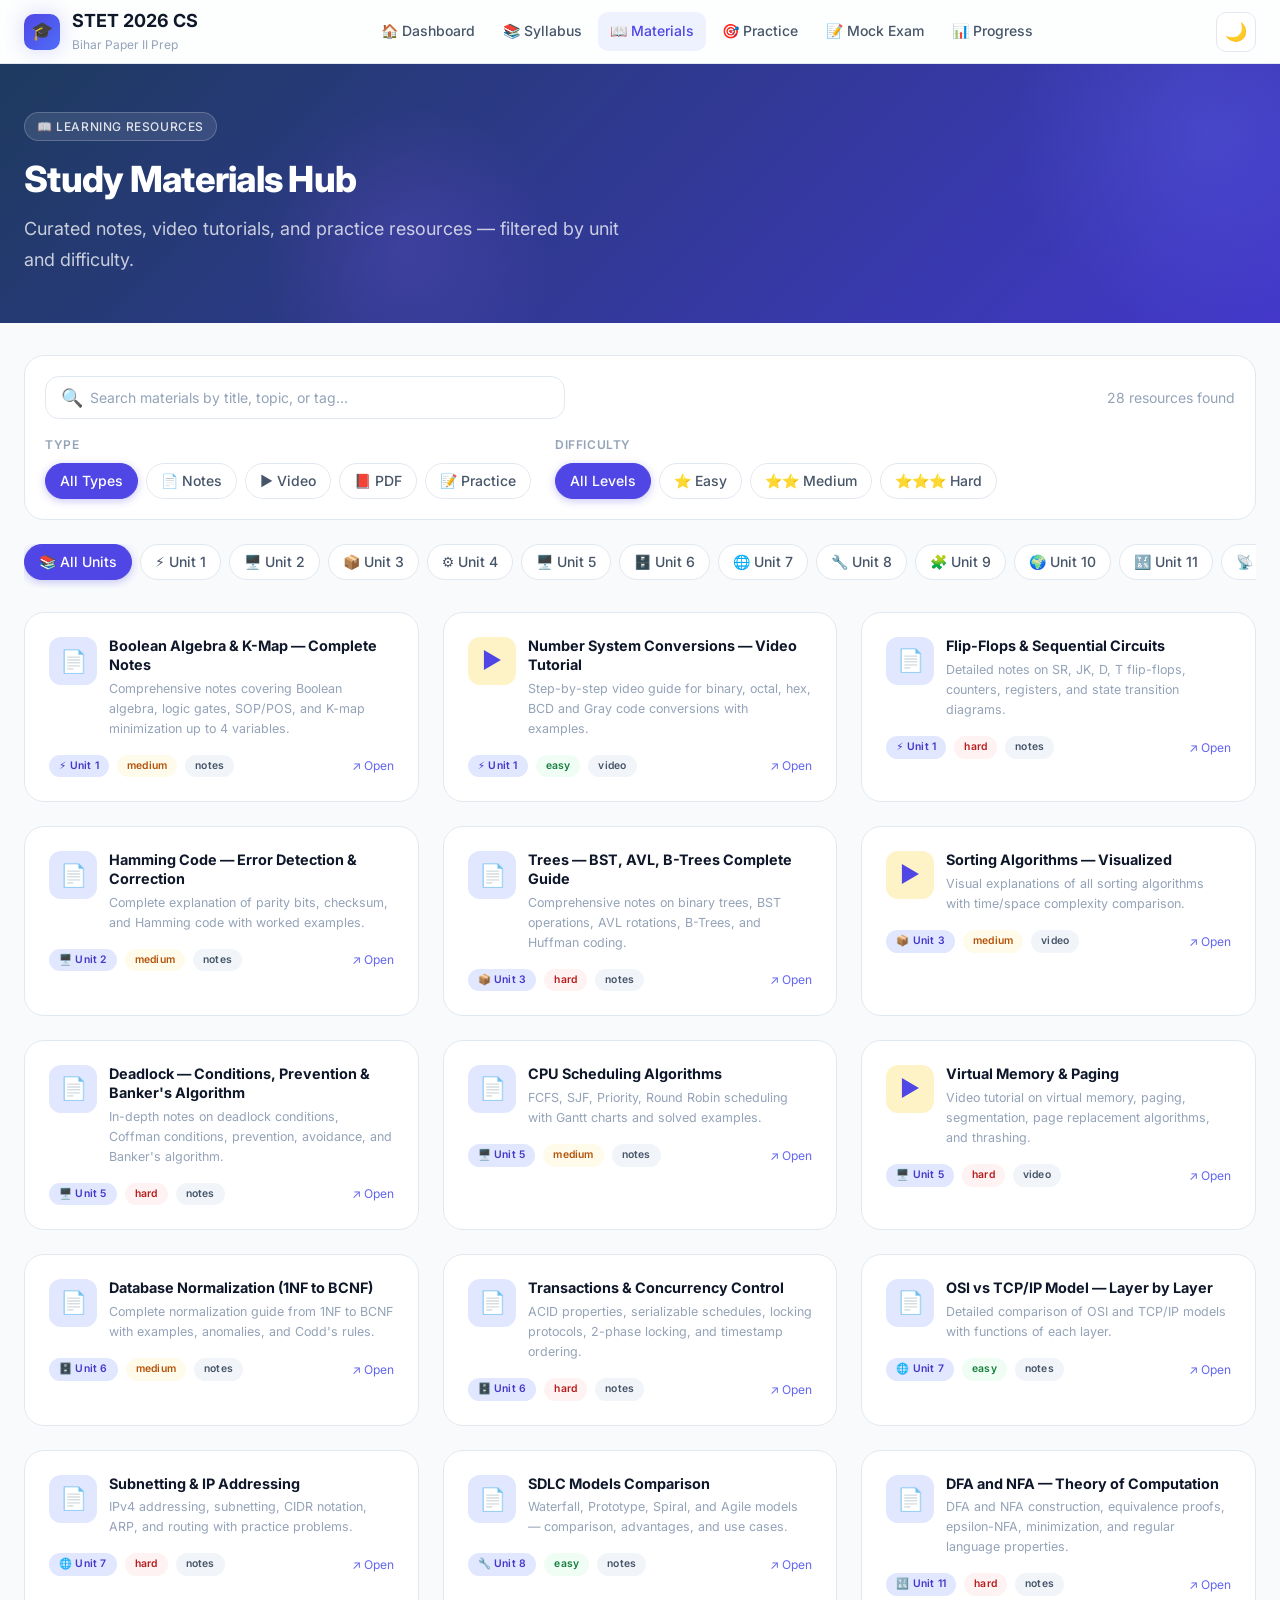
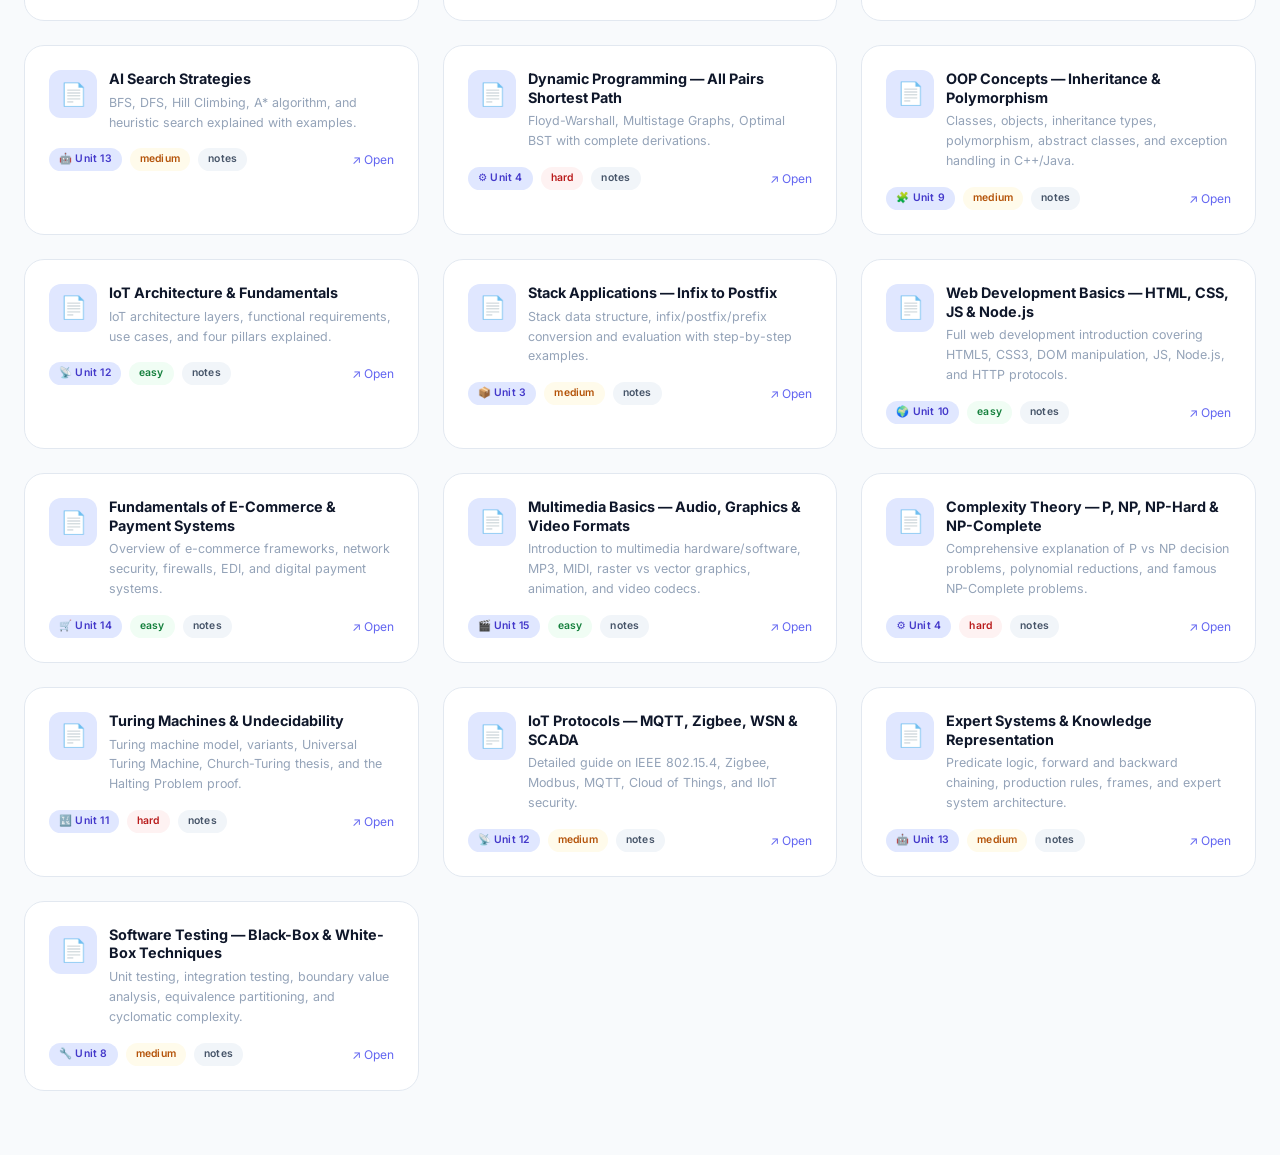
==== materials.html @ ebd26b09 "Initial commit: Bihar STET 2026 CS Paper II Exam Prep Web App" ====
<!DOCTYPE html>
<html lang="en">
<head>
  <meta charset="UTF-8">
  <meta name="viewport" content="width=device-width, initial-scale=1.0">
  <meta name="description" content="Bihar STET 2026 CS Paper II Study Materials — Notes, Videos, PDFs organized by unit and topic.">
  <title>Study Materials — Bihar STET 2026 CS Prep</title>
  <link rel="icon" href="data:image/svg+xml,<svg xmlns='http://www.w3.org/2000/svg' viewBox='0 0 100 100'><text y='.9em' font-size='90'>📖</text></svg>">
  <!-- Google Fonts: non-blocking via preconnect + link -->
  <link rel="preconnect" href="https://fonts.googleapis.com">
  <link rel="preconnect" href="https://fonts.gstatic.com" crossorigin>
  <link rel="stylesheet" href="https://fonts.googleapis.com/css2?family=Inter:wght@400;500;600;700;800;900&family=JetBrains+Mono:wght@400;500&display=swap">
  <link rel="stylesheet" href="css/styles.css">
  <link rel="stylesheet" href="css/components.css">

</head>
<body>

<nav class="navbar">
  <div class="navbar__inner">
    <a href="index.html" class="navbar__brand">
      <div class="navbar__logo">🎓</div>
      <div><span class="navbar__title">STET 2026 CS</span><span class="navbar__subtitle">Bihar Paper II Prep</span></div>
    </a>
    <nav class="navbar__nav">
      <a href="index.html" class="navbar__link">🏠 Dashboard</a>
      <a href="syllabus.html" class="navbar__link">📚 Syllabus</a>
      <a href="materials.html" class="navbar__link">📖 Materials</a>

      <a href="practice.html" class="navbar__link">🎯 Practice</a>
      <a href="mock-exam.html" class="navbar__link">📝 Mock Exam</a>
      <a href="progress.html" class="navbar__link">📊 Progress</a>
    </nav>
    <div class="navbar__actions">
      <button class="theme-toggle" id="theme-toggle"><span id="theme-icon">🌙</span></button>
      <button class="hamburger" id="hamburger" aria-label="Open menu">
        <span class="hamburger__line"></span><span class="hamburger__line"></span><span class="hamburger__line"></span>
      </button>
    </div>
  </div>
</nav>
<div class="mobile-nav" id="mobile-nav">
  <div class="mobile-nav__backdrop"></div>
  <div class="mobile-nav__panel">
    <a href="index.html" class="navbar__link">🏠 Dashboard</a>
    <a href="syllabus.html" class="navbar__link">📚 Syllabus</a>
    <a href="materials.html" class="navbar__link">📖 Materials</a>
    <a href="practice.html" class="navbar__link">🎯 Practice</a>
    <a href="mock-exam.html" class="navbar__link">📝 Mock Exam</a>
    <a href="progress.html" class="navbar__link">📊 Progress</a>
  </div>
</div>

<main class="page-wrapper">
  <div class="page-header">
    <div class="page-header__inner">
      <div class="page-header__tag">📖 Learning Resources</div>
      <h1 class="page-header__title">Study Materials Hub</h1>
      <p class="page-header__subtitle">Curated notes, video tutorials, and practice resources — filtered by unit and difficulty.</p>
    </div>
  </div>

  <div class="page-content">

    <!-- Filters -->
    <div class="card" style="margin-bottom:1.5rem;padding:1.25rem;">
      <div style="display:grid;grid-template-columns:1fr auto;gap:1rem;align-items:end;flex-wrap:wrap;margin-bottom:1rem;">
        <div class="search-box" style="max-width:520px;">
          <span class="search-box__icon">🔍</span>
          <input type="search" id="search-input" class="search-input" placeholder="Search materials by title, topic, or tag…" aria-label="Search materials">
        </div>
        <div id="result-count" style="font-size:0.875rem;color:var(--text-muted);white-space:nowrap;padding-bottom:0.625rem;">Loading…</div>
      </div>

      <div style="display:flex;flex-wrap:wrap;gap:1.5rem;">
        <div>
          <div style="font-size:0.75rem;font-weight:600;color:var(--text-muted);text-transform:uppercase;letter-spacing:0.05em;margin-bottom:0.5rem;">Type</div>
          <div class="chip-group" id="type-filters">
            <div class="chip active" data-type="">All Types</div>
            <div class="chip" data-type="notes">📄 Notes</div>
            <div class="chip" data-type="video">▶️ Video</div>
            <div class="chip" data-type="pdf">📕 PDF</div>
            <div class="chip" data-type="practice">📝 Practice</div>
          </div>
        </div>
        <div>
          <div style="font-size:0.75rem;font-weight:600;color:var(--text-muted);text-transform:uppercase;letter-spacing:0.05em;margin-bottom:0.5rem;">Difficulty</div>
          <div class="chip-group" id="diff-filters">
            <div class="chip active" data-diff="">All Levels</div>
            <div class="chip" data-diff="easy">⭐ Easy</div>
            <div class="chip" data-diff="medium">⭐⭐ Medium</div>
            <div class="chip" data-diff="hard">⭐⭐⭐ Hard</div>
          </div>
        </div>
      </div>
    </div>

    <!-- Unit Filter Chips -->
    <div style="margin-bottom:1.5rem;overflow-x:auto;padding-bottom:0.5rem;">
      <div class="chip-group" id="unit-filters" style="flex-wrap:nowrap;">
        <div class="chip active" data-unit="" style="white-space:nowrap;">📚 All Units</div>
      </div>
    </div>

    <!-- Materials Grid -->
    <div id="materials-grid" class="auto-grid">
      <div class="loading-overlay" style="grid-column:1/-1;">
        <div class="spinner"></div><span style="margin-top:0.5rem;">Loading materials…</span>
      </div>
    </div>

  </div>
</main>

<script type="module">
  import { initApp, fetchJSON, showToast } from './js/app.js';
  initApp();

  let allMaterials = [];
  let syllabusUnits = [];
  let activeType = '';
  let activeDiff = '';
  let activeUnit = '';
  let searchQuery = '';

  const typeIcons = { notes: '📄', video: '▶️', pdf: '📕', practice: '📝' };
  const typeBgs   = { notes: '#e0e7ff', video: '#fef3c7', pdf: '#fce7e7', practice: '#dcfce7' };
  const diffBadge = { easy: 'badge--success', medium: 'badge--warning', hard: 'badge--danger' };

  async function loadData() {
    try {
      const [mData, sData] = await Promise.all([
        fetchJSON('./data/materials.json'),
        fetchJSON('./data/syllabus.json'),
      ]);
      allMaterials  = mData.materials;
      syllabusUnits = sData.units;
      buildUnitChips();
      renderMaterials();
    } catch {
      document.getElementById('materials-grid').innerHTML = `
        <div class="empty-state" style="grid-column:1/-1;">
          <div class="empty-state__icon">⚠️</div>
          <div class="empty-state__title">Could not load materials</div>
          <p>Please run via a local server (e.g., <code>npx serve</code>).</p>
        </div>`;
    }
  }

  function buildUnitChips() {
    const container = document.getElementById('unit-filters');
    syllabusUnits.forEach(u => {
      const chip = document.createElement('div');
      chip.className = 'chip';
      chip.dataset.unit = u.id;
      chip.style.whiteSpace = 'nowrap';
      chip.innerHTML = `${u.icon} Unit ${u.number}`;
      chip.title = u.title;
      container.appendChild(chip);
    });
    container.querySelectorAll('.chip').forEach(c => {
      c.addEventListener('click', () => {
        container.querySelectorAll('.chip').forEach(x => x.classList.remove('active'));
        c.classList.add('active');
        activeUnit = c.dataset.unit;
        renderMaterials();
      });
    });
  }

  function filterMaterials() {
    return allMaterials.filter(m => {
      if (activeType && m.type !== activeType) return false;
      if (activeDiff && m.difficulty !== activeDiff) return false;
      if (activeUnit && m.unit !== activeUnit) return false;
      if (searchQuery) {
        const q = searchQuery.toLowerCase();
        return m.title.toLowerCase().includes(q) ||
               m.description.toLowerCase().includes(q) ||
               (m.tags || []).some(t => t.toLowerCase().includes(q));
      }
      return true;
    });
  }

  function renderMaterials() {
    const grid = document.getElementById('materials-grid');
    const items = filterMaterials();
    document.getElementById('result-count').textContent = `${items.length} resource${items.length !== 1 ? 's' : ''} found`;

    if (items.length === 0) {
      grid.innerHTML = `
        <div class="empty-state" style="grid-column:1/-1;">
          <div class="empty-state__icon">🔍</div>
          <div class="empty-state__title">No materials match</div>
          <p>Try adjusting your filters or search query.</p>
        </div>`;
      return;
    }

    grid.innerHTML = items.map(m => {
      const unit = syllabusUnits.find(u => u.id === m.unit);
      return `
        <a href="${m.url}" target="_blank" rel="noopener" class="card card--hover animate-fadeIn"
           style="text-decoration:none;display:flex;flex-direction:column;gap:1rem;" aria-label="${m.title}">
          <div style="display:flex;align-items:flex-start;gap:0.75rem;">
            <div style="width:48px;height:48px;border-radius:12px;background:${typeBgs[m.type]||'#e0e7ff'};display:flex;align-items:center;justify-content:center;font-size:22px;flex-shrink:0;">
              ${typeIcons[m.type] || '📄'}
            </div>
            <div style="flex:1;min-width:0;">
              <div style="font-size:0.9rem;font-weight:700;color:var(--text-primary);margin-bottom:4px;line-height:1.3;">${m.title}</div>
              <div style="font-size:0.78rem;color:var(--text-muted);">${m.description}</div>
            </div>
          </div>
          <div style="display:flex;align-items:center;gap:0.5rem;flex-wrap:wrap;">
            ${unit ? `<span class="badge badge--primary" style="font-size:0.65rem;">${unit.icon} Unit ${unit.number}</span>` : ''}
            <span class="badge ${diffBadge[m.difficulty]||'badge--gray'}" style="font-size:0.65rem;">${m.difficulty}</span>
            <span class="badge badge--gray" style="font-size:0.65rem;">${m.type}</span>
            <span style="margin-left:auto;font-size:0.75rem;color:var(--color-primary-500);">↗ Open</span>
          </div>
        </a>
      `;
    }).join('');
  }

  // Filter chips
  document.getElementById('type-filters').querySelectorAll('.chip').forEach(c => {
    c.addEventListener('click', () => {
      document.getElementById('type-filters').querySelectorAll('.chip').forEach(x => x.classList.remove('active'));
      c.classList.add('active');
      activeType = c.dataset.type;
      renderMaterials();
    });
  });

  document.getElementById('diff-filters').querySelectorAll('.chip').forEach(c => {
    c.addEventListener('click', () => {
      document.getElementById('diff-filters').querySelectorAll('.chip').forEach(x => x.classList.remove('active'));
      c.classList.add('active');
      activeDiff = c.dataset.diff;
      renderMaterials();
    });
  });

  // Search
  let searchTimer;
  document.getElementById('search-input').addEventListener('input', e => {
    clearTimeout(searchTimer);
    searchTimer = setTimeout(() => {
      searchQuery = e.target.value.trim();
      renderMaterials();
    }, 250);
  });

  loadData();
</script>
</body>
</html>
---- css/styles.css ----
/* ============================================================
   Bihar STET 2026 CS Prep — Design System (styles.css)
   Author: Antigravity
   ============================================================ */

/* ── Google Fonts ── */
/* Google Fonts loaded via <link> tags in each HTML page for non-blocking render */

/* ── CSS Custom Properties (Design Tokens) ── */
:root {
  /* Primary Palette */
  --color-primary-50:  #eef2ff;
  --color-primary-100: #e0e7ff;
  --color-primary-200: #c7d2fe;
  --color-primary-300: #a5b4fc;
  --color-primary-400: #818cf8;
  --color-primary-500: #6366f1;
  --color-primary-600: #4f46e5;
  --color-primary-700: #4338ca;
  --color-primary-800: #3730a3;
  --color-primary-900: #312e81;

  /* Navy (main brand) */
  --color-navy-900: #0f172a;
  --color-navy-800: #1e293b;
  --color-navy-700: #1e3a5f;
  --color-navy-600: #1d4ed8;

  /* Accent */
  --color-accent:   #4f6ef7;
  --color-accent-2: #818cf8;

  /* Semantic Colors */
  --color-success:  #22c55e;
  --color-success-bg: #f0fdf4;
  --color-warning:  #f59e0b;
  --color-warning-bg: #fffbeb;
  --color-danger:   #ef4444;
  --color-danger-bg: #fef2f2;
  --color-info:     #0ea5e9;

  /* Neutral Scale */
  --color-gray-50:  #f8fafc;
  --color-gray-100: #f1f5f9;
  --color-gray-200: #e2e8f0;
  --color-gray-300: #cbd5e1;
  --color-gray-400: #94a3b8;
  --color-gray-500: #64748b;
  --color-gray-600: #475569;
  --color-gray-700: #334155;
  --color-gray-800: #1e293b;
  --color-gray-900: #0f172a;

  /* Light Theme Surface Colors */
  --bg-base:        #f8fafc;
  --bg-surface:     #ffffff;
  --bg-surface-2:   #f1f5f9;
  --bg-elevated:    #ffffff;
  --bg-overlay:     rgba(0,0,0,0.5);

  /* Light Theme Text */
  --text-primary:   #0f172a;
  --text-secondary: #475569;
  --text-muted:     #94a3b8;
  --text-on-dark:   #ffffff;
  --text-accent:    #4f46e5;

  /* Borders */
  --border-color:   #e2e8f0;
  --border-color-2: #cbd5e1;

  /* Shadows */
  --shadow-sm:  0 1px 2px rgba(0,0,0,0.05);
  --shadow-md:  0 4px 6px -1px rgba(0,0,0,0.07), 0 2px 4px -2px rgba(0,0,0,0.05);
  --shadow-lg:  0 10px 15px -3px rgba(0,0,0,0.08), 0 4px 6px -4px rgba(0,0,0,0.05);
  --shadow-xl:  0 20px 25px -5px rgba(0,0,0,0.1), 0 8px 10px -6px rgba(0,0,0,0.06);
  --shadow-glow: 0 0 20px rgba(99,102,241,0.25);

  /* Glassmorphism */
  --glass-bg: rgba(255,255,255,0.7);
  --glass-border: rgba(255,255,255,0.8);
  --glass-blur: blur(12px);

  /* Typography */
  --font-sans: 'Inter', system-ui, -apple-system, sans-serif;
  --font-mono: 'JetBrains Mono', 'Courier New', monospace;

  --text-xs:   0.75rem;
  --text-sm:   0.875rem;
  --text-base: 1rem;
  --text-lg:   1.125rem;
  --text-xl:   1.25rem;
  --text-2xl:  1.5rem;
  --text-3xl:  1.875rem;
  --text-4xl:  2.25rem;
  --text-5xl:  3rem;

  --font-light:    300;
  --font-normal:   400;
  --font-medium:   500;
  --font-semibold: 600;
  --font-bold:     700;
  --font-extrabold:800;

  /* Spacing */
  --space-1:  0.25rem;
  --space-2:  0.5rem;
  --space-3:  0.75rem;
  --space-4:  1rem;
  --space-5:  1.25rem;
  --space-6:  1.5rem;
  --space-8:  2rem;
  --space-10: 2.5rem;
  --space-12: 3rem;
  --space-16: 4rem;
  --space-20: 5rem;

  /* Border Radius */
  --radius-sm:   6px;
  --radius-md:   10px;
  --radius-lg:   14px;
  --radius-xl:   20px;
  --radius-full: 9999px;

  /* Transitions */
  --transition-fast:   all 0.15s ease;
  --transition-base:   all 0.25s ease;
  --transition-slow:   all 0.4s ease;
  --transition-bounce: all 0.3s cubic-bezier(0.34,1.56,0.64,1);

  /* Nav */
  --nav-height: 64px;
  --sidebar-width: 280px;
}

/* ── Dark Theme ── */
[data-theme="dark"] {
  --bg-base:        #0f172a;
  --bg-surface:     #1e293b;
  --bg-surface-2:   #0f172a;
  --bg-elevated:    #293548;
  --bg-overlay:     rgba(0,0,0,0.7);

  --text-primary:   #f1f5f9;
  --text-secondary: #94a3b8;
  --text-muted:     #64748b;
  --text-accent:    #818cf8;

  --border-color:   #334155;
  --border-color-2: #475569;

  --shadow-md:  0 4px 6px -1px rgba(0,0,0,0.3);
  --shadow-lg:  0 10px 15px -3px rgba(0,0,0,0.4);

  --glass-bg: rgba(30,41,59,0.8);
  --glass-border: rgba(51,65,85,0.9);

  --color-success-bg: #052e16;
  --color-warning-bg: #431407;
  --color-danger-bg:  #1f0a0a;
}

/* ── Reset & Base ── */
*, *::before, *::after {
  box-sizing: border-box;
  margin: 0;
  padding: 0;
}

html {
  font-size: 16px;
  scroll-behavior: smooth;
  -webkit-text-size-adjust: 100%;
}

body {
  font-family: var(--font-sans);
  font-size: var(--text-base);
  font-weight: var(--font-normal);
  line-height: 1.6;
  color: var(--text-primary);
  background-color: var(--bg-base);
  transition: background-color 0.3s ease, color 0.3s ease;
  min-height: 100vh;
  overflow-x: hidden;
}

/* ── Typography ── */
h1, h2, h3, h4, h5, h6 {
  font-weight: var(--font-bold);
  line-height: 1.25;
  color: var(--text-primary);
  letter-spacing: -0.02em;
}

h1 { font-size: var(--text-4xl); }
h2 { font-size: var(--text-3xl); }
h3 { font-size: var(--text-2xl); }
h4 { font-size: var(--text-xl);  }
h5 { font-size: var(--text-lg);  }
h6 { font-size: var(--text-base);}

p { color: var(--text-secondary); line-height: 1.7; }

a {
  color: var(--text-accent);
  text-decoration: none;
  transition: var(--transition-fast);
}
a:hover { opacity: 0.8; text-decoration: underline; }

code, pre {
  font-family: var(--font-mono);
  font-size: 0.9em;
}

/* ── Layout Utilities ── */
.container {
  width: 100%;
  max-width: 1280px;
  margin: 0 auto;
  padding: 0 var(--space-6);
}

.container--narrow { max-width: 860px; }
.container--wide   { max-width: 1400px; }

.flex        { display: flex; }
.flex-col    { flex-direction: column; }
.flex-wrap   { flex-wrap: wrap; }
.items-center{ align-items: center; }
.items-start { align-items: flex-start; }
.justify-center  { justify-content: center; }
.justify-between { justify-content: space-between; }
.justify-end     { justify-content: flex-end; }
.gap-1  { gap: var(--space-1); }
.gap-2  { gap: var(--space-2); }
.gap-3  { gap: var(--space-3); }
.gap-4  { gap: var(--space-4); }
.gap-6  { gap: var(--space-6); }
.gap-8  { gap: var(--space-8); }

.grid { display: grid; }
.grid-2 { grid-template-columns: repeat(2, 1fr); }
.grid-3 { grid-template-columns: repeat(3, 1fr); }
.grid-4 { grid-template-columns: repeat(4, 1fr); }

/* ── Spacing Utilities ── */
.mt-1 { margin-top: var(--space-1); }
.mt-2 { margin-top: var(--space-2); }
.mt-4 { margin-top: var(--space-4); }
.mt-6 { margin-top: var(--space-6); }
.mt-8 { margin-top: var(--space-8); }
.mb-2 { margin-bottom: var(--space-2); }
.mb-4 { margin-bottom: var(--space-4); }
.mb-6 { margin-bottom: var(--space-6); }
.mb-8 { margin-bottom: var(--space-8); }
.p-4  { padding: var(--space-4); }
.p-6  { padding: var(--space-6); }
.p-8  { padding: var(--space-8); }

/* ── Text Utilities ── */
.text-xs       { font-size: var(--text-xs); }
.text-sm       { font-size: var(--text-sm); }
.text-base     { font-size: var(--text-base); }
.text-lg       { font-size: var(--text-lg); }
.text-xl       { font-size: var(--text-xl); }
.text-2xl      { font-size: var(--text-2xl); }
.font-medium   { font-weight: var(--font-medium); }
.font-semibold { font-weight: var(--font-semibold); }
.font-bold     { font-weight: var(--font-bold); }
.text-muted    { color: var(--text-muted); }
.text-secondary{ color: var(--text-secondary); }
.text-primary  { color: var(--text-primary); }
.text-accent   { color: var(--text-accent); }
.text-success  { color: var(--color-success); }
.text-warning  { color: var(--color-warning); }
.text-danger   { color: var(--color-danger); }
.text-center   { text-align: center; }
.text-right    { text-align: right; }

/* ── Navigation ── */
.navbar {
  position: fixed;
  top: 0;
  left: 0;
  right: 0;
  height: var(--nav-height);
  background: var(--glass-bg);
  backdrop-filter: var(--glass-blur);
  -webkit-backdrop-filter: var(--glass-blur);
  border-bottom: 1px solid var(--border-color);
  z-index: 1000;
  transition: var(--transition-base);
}

.navbar__inner {
  display: flex;
  align-items: center;
  justify-content: space-between;
  height: 100%;
  padding: 0 var(--space-6);
  max-width: 1400px;
  margin: 0 auto;
}

.navbar__brand {
  display: flex;
  align-items: center;
  gap: var(--space-3);
  text-decoration: none;
}

.navbar__logo {
  width: 36px;
  height: 36px;
  background: linear-gradient(135deg, var(--color-primary-600), var(--color-accent));
  border-radius: var(--radius-md);
  display: flex;
  align-items: center;
  justify-content: center;
  font-size: 18px;
  box-shadow: var(--shadow-glow);
}

.navbar__title {
  font-size: var(--text-lg);
  font-weight: var(--font-bold);
  color: var(--text-primary);
  line-height: 1.2;
}

.navbar__subtitle {
  font-size: var(--text-xs);
  color: var(--text-muted);
  display: block;
}

.navbar__nav {
  display: flex;
  align-items: center;
  gap: var(--space-1);
}

.navbar__link {
  display: flex;
  align-items: center;
  gap: var(--space-2);
  padding: var(--space-2) var(--space-3);
  border-radius: var(--radius-md);
  font-size: var(--text-sm);
  font-weight: var(--font-medium);
  color: var(--text-secondary);
  text-decoration: none;
  transition: var(--transition-fast);
  white-space: nowrap;
}

.navbar__link:hover {
  color: var(--text-primary);
  background: var(--bg-surface-2);
  text-decoration: none;
}

.navbar__link.active {
  color: var(--text-accent);
  background: var(--color-primary-50);
}

[data-theme="dark"] .navbar__link.active {
  background: rgba(99,102,241,0.15);
}

.navbar__actions {
  display: flex;
  align-items: center;
  gap: var(--space-3);
}

/* ── Page Layout ── */
.page-wrapper {
  padding-top: var(--nav-height);
  min-height: 100vh;
}

.page-header {
  background: linear-gradient(135deg, var(--color-navy-700) 0%, var(--color-primary-700) 100%);
  padding: var(--space-12) 0;
  position: relative;
  overflow: hidden;
}

.page-header::before {
  content: '';
  position: absolute;
  top: -50%;
  right: -10%;
  width: 400px;
  height: 400px;
  background: radial-gradient(circle, rgba(99,102,241,0.3) 0%, transparent 70%);
  pointer-events: none;
}

.page-header::after {
  content: '';
  position: absolute;
  bottom: -30%;
  left: 20%;
  width: 300px;
  height: 300px;
  background: radial-gradient(circle, rgba(139,92,246,0.2) 0%, transparent 70%);
  pointer-events: none;
}

.page-header__inner {
  position: relative;
  z-index: 1;
  padding: 0 var(--space-6);
  max-width: 1400px;
  margin: 0 auto;
}

.page-header__tag {
  display: inline-flex;
  align-items: center;
  gap: var(--space-2);
  background: rgba(255,255,255,0.1);
  border: 1px solid rgba(255,255,255,0.2);
  border-radius: var(--radius-full);
  padding: var(--space-1) var(--space-3);
  font-size: var(--text-xs);
  font-weight: var(--font-medium);
  color: rgba(255,255,255,0.85);
  margin-bottom: var(--space-4);
  text-transform: uppercase;
  letter-spacing: 0.05em;
}

.page-header__title {
  font-size: var(--text-4xl);
  font-weight: var(--font-extrabold);
  color: #ffffff;
  margin-bottom: var(--space-3);
}

.page-header__subtitle {
  font-size: var(--text-lg);
  color: rgba(255,255,255,0.75);
  font-weight: var(--font-normal);
  max-width: 600px;
}

.page-content {
  padding: var(--space-8) 0 var(--space-16);
  max-width: 1400px;
  margin: 0 auto;
  padding-left: var(--space-6);
  padding-right: var(--space-6);
}

/* ── Responsive Grid ── */
.auto-grid {
  display: grid;
  grid-template-columns: repeat(auto-fill, minmax(300px, 1fr));
  gap: var(--space-6);
}

.auto-grid--sm {
  grid-template-columns: repeat(auto-fill, minmax(220px, 1fr));
}

.auto-grid--lg {
  grid-template-columns: repeat(auto-fill, minmax(380px, 1fr));
}

/* ── Animations ── */
@keyframes fadeIn {
  from { opacity: 0; transform: translateY(12px); }
  to   { opacity: 1; transform: translateY(0); }
}

@keyframes slideIn {
  from { opacity: 0; transform: translateX(-20px); }
  to   { opacity: 1; transform: translateX(0); }
}

@keyframes pulseGlow {
  0%, 100% { box-shadow: 0 0 8px rgba(99,102,241,0.3); }
  50%       { box-shadow: 0 0 20px rgba(99,102,241,0.6); }
}

@keyframes spin {
  to { transform: rotate(360deg); }
}

@keyframes bounce {
  0%, 100% { transform: translateY(0); }
  50%       { transform: translateY(-6px); }
}

@keyframes shimmer {
  0%   { background-position: -200% 0; }
  100% { background-position: 200% 0; }
}

@keyframes progressFill {
  from { width: 0; }
}

@keyframes countUp {
  from { opacity: 0; transform: translateY(10px); }
  to   { opacity: 1; transform: translateY(0); }
}

.animate-fadeIn  { animation: fadeIn 0.4s ease both; }
.animate-slideIn { animation: slideIn 0.3s ease both; }
.animate-bounce  { animation: bounce 2s ease infinite; }
.animate-spin    { animation: spin 1s linear infinite; }

/* Staggered children */
.stagger-children > *:nth-child(1)  { animation-delay: 0s; }
.stagger-children > *:nth-child(2)  { animation-delay: 0.05s; }
.stagger-children > *:nth-child(3)  { animation-delay: 0.1s; }
.stagger-children > *:nth-child(4)  { animation-delay: 0.15s; }
.stagger-children > *:nth-child(5)  { animation-delay: 0.2s; }
.stagger-children > *:nth-child(6)  { animation-delay: 0.25s; }

/* ── Skeleton Loader ── */
.skeleton {
  background: linear-gradient(90deg, var(--bg-surface-2) 25%, var(--bg-elevated) 50%, var(--bg-surface-2) 75%);
  background-size: 200% 100%;
  animation: shimmer 1.5s infinite;
  border-radius: var(--radius-md);
}

/* ── Scrollbar ── */
::-webkit-scrollbar { width: 6px; height: 6px; }
::-webkit-scrollbar-track { background: transparent; }
::-webkit-scrollbar-thumb {
  background: var(--color-gray-300);
  border-radius: var(--radius-full);
}
::-webkit-scrollbar-thumb:hover { background: var(--color-gray-400); }

[data-theme="dark"] ::-webkit-scrollbar-thumb { background: var(--color-gray-600); }

/* ── Focus Visible ── */
:focus-visible {
  outline: 2px solid var(--color-primary-500);
  outline-offset: 2px;
  border-radius: var(--radius-sm);
}

/* ── Selection ── */
::selection {
  background: var(--color-primary-200);
  color: var(--color-primary-900);
}

[data-theme="dark"] ::selection {
  background: var(--color-primary-700);
  color: #fff;
}

/* ── Mobile Hamburger ── */
.hamburger {
  display: none;
  flex-direction: column;
  gap: 5px;
  cursor: pointer;
  padding: var(--space-2);
  border: none;
  background: none;
}

.hamburger__line {
  width: 22px;
  height: 2px;
  background: var(--text-primary);
  border-radius: var(--radius-full);
  transition: var(--transition-fast);
}

/* ── Mobile Nav Overlay ── */
.mobile-nav {
  display: none;
  position: fixed;
  inset: 0;
  z-index: 999;
}

.mobile-nav__backdrop {
  position: absolute;
  inset: 0;
  background: var(--bg-overlay);
}

.mobile-nav__panel {
  position: absolute;
  top: var(--nav-height);
  left: 0;
  right: 0;
  background: var(--bg-surface);
  border-bottom: 1px solid var(--border-color);
  padding: var(--space-4);
  display: flex;
  flex-direction: column;
  gap: var(--space-2);
  animation: slideIn 0.2s ease;
}

.mobile-nav.open { display: block; }

/* ── Dashboard Layout Classes (replaces inline styles for responsive control) ── */
.hero-grid {
  display: grid;
  grid-template-columns: 1fr 1fr;
  gap: 2rem;
  align-items: center;
}

.dashboard-main-grid {
  display: grid;
  grid-template-columns: 1.4fr 1fr;
  gap: 2rem;
  margin-bottom: 2rem;
}

.dashboard-bottom-grid {
  display: grid;
  grid-template-columns: 1fr 1fr;
  gap: 1.5rem;
}

/* ── Responsive Breakpoints ── */
@media (max-width: 1024px) {
  .navbar__nav { display: none; }
  .hamburger   { display: flex; }
  h1 { font-size: var(--text-3xl); }
}

@media (max-width: 768px) {
  .container { padding: 0 var(--space-4); }
  .page-content { padding-left: var(--space-4); padding-right: var(--space-4); }
  .page-header  { padding: var(--space-8) 0; }
  .page-header__inner { padding: 0 var(--space-4); }
  .page-header__title { font-size: var(--text-3xl); }
  .grid-3, .grid-4 { grid-template-columns: repeat(2, 1fr); }
  .auto-grid { grid-template-columns: 1fr; }
  /* Dashboard grids collapse to single column */
  .hero-grid { grid-template-columns: 1fr; }
  .hero-grid > div:last-child { display: flex; justify-content: center; }
  .dashboard-main-grid { grid-template-columns: 1fr; }
  .dashboard-bottom-grid { grid-template-columns: 1fr; }
}

@media (max-width: 480px) {
  h1 { font-size: var(--text-2xl); }
  .page-header__title { font-size: var(--text-2xl); }
  .grid-2, .grid-3, .grid-4 { grid-template-columns: 1fr; }
  .navbar__inner { padding: 0 var(--space-4); }
}

/* ── Reduced Motion Support ── */
@media (prefers-reduced-motion: reduce) {
  *, *::before, *::after {
    animation-duration: 0.01ms !important;
    animation-iteration-count: 1 !important;
    transition-duration: 0.01ms !important;
    scroll-behavior: auto !important;
  }
  .animate-bounce { animation: none !important; }
}

/* ── Utility: Visually hidden (a11y) ── */
.sr-only {
  position: absolute;
  width: 1px;
  height: 1px;
  padding: 0;
  margin: -1px;
  overflow: hidden;
  clip: rect(0,0,0,0);
  border: 0;
}

/* ── Utility: truncate ── */
.truncate {
  overflow: hidden;
  text-overflow: ellipsis;
  white-space: nowrap;
}

/* ── Divider ── */
.divider {
  height: 1px;
  background: var(--border-color);
  margin: var(--space-6) 0;
}

/* ── Mobile Touch Optimization ── */
* {
  -webkit-tap-highlight-color: transparent;
}

.btn:active,
.option-item:active,
.card-interactive:active {
  transform: scale(0.98);
}

/* ── Mobile Bottom Navigation Bar ── */
.mobile-bottom-nav {
  display: none;
  position: fixed;
  bottom: 0;
  left: 0;
  right: 0;
  height: 60px;
  background: var(--glass-bg);
  backdrop-filter: var(--glass-blur);
  -webkit-backdrop-filter: var(--glass-blur);
  border-top: 1px solid var(--border-color);
  z-index: 1000;
  justify-content: space-around;
  align-items: center;
  padding: 0 0.25rem;
}

.mobile-bottom-nav__item {
  display: flex;
  flex-direction: column;
  align-items: center;
  justify-content: center;
  gap: 2px;
  flex: 1;
  height: 100%;
  color: var(--text-muted);
  text-decoration: none;
  font-size: 0.68rem;
  font-weight: 600;
  transition: var(--transition-fast);
}

.mobile-bottom-nav__icon {
  font-size: 1.15rem;
}

.mobile-bottom-nav__item.active,
.mobile-bottom-nav__item:active {
  color: var(--color-primary-500);
}

@media (max-width: 768px) {
  body {
    padding-bottom: 64px;
  }
  .mobile-bottom-nav {
    display: flex;
  }
}
---- css/components.css ----
/* ============================================================
   Bihar STET 2026 CS Prep — Components (components.css)
   ============================================================ */

/* ── Clickable Subtopic Items ── */
.subtopic-item--link {
  cursor: pointer;
  transition: all 0.18s ease;
  border-left: 3px solid transparent;
  position: relative;
}

.subtopic-item--link:hover {
  background: var(--color-primary-50);
  border-left-color: var(--color-primary-500);
  transform: translateX(3px);
  color: var(--color-primary-700) !important;
  box-shadow: 0 2px 8px rgba(99,102,241,0.12);
}

[data-theme="dark"] .subtopic-item--link:hover {
  background: rgba(99,102,241,0.12);
  color: var(--color-primary-300) !important;
}

.subtopic-item--link:hover .subtopic-link-icon {
  opacity: 1;
  transform: translate(1px, -1px);
}

.subtopic-link-icon {
  font-size: 0.8rem;
  opacity: 0;
  color: var(--color-primary-500);
  transition: all 0.18s ease;
  flex-shrink: 0;
  font-weight: 700;
}

/* ── Buttons ── */
.btn {
  display: inline-flex;
  align-items: center;
  justify-content: center;
  gap: var(--space-2);
  padding: 0.625rem 1.25rem;
  border-radius: var(--radius-md);
  font-family: var(--font-sans);
  font-size: var(--text-sm);
  font-weight: var(--font-semibold);
  line-height: 1;
  border: 1.5px solid transparent;
  cursor: pointer;
  transition: var(--transition-fast);
  text-decoration: none;
  white-space: nowrap;
  user-select: none;
  -webkit-user-select: none;
}

.btn:hover { transform: translateY(-1px); text-decoration: none; }
.btn:active { transform: translateY(0); }
.btn:disabled { opacity: 0.5; cursor: not-allowed; pointer-events: none; }

.btn--primary {
  background: linear-gradient(135deg, var(--color-primary-600), var(--color-accent));
  color: #fff;
  box-shadow: 0 4px 12px rgba(79,70,229,0.35);
}
.btn--primary:hover { box-shadow: 0 6px 16px rgba(79,70,229,0.45); }

.btn--secondary {
  background: var(--bg-surface);
  color: var(--text-primary);
  border-color: var(--border-color);
}
.btn--secondary:hover { background: var(--bg-surface-2); }

.btn--ghost {
  background: transparent;
  color: var(--text-secondary);
  border-color: transparent;
}
.btn--ghost:hover { background: var(--bg-surface-2); color: var(--text-primary); }

.btn--success {
  background: linear-gradient(135deg, #16a34a, #22c55e);
  color: #fff;
  box-shadow: 0 4px 12px rgba(34,197,94,0.3);
}

.btn--danger {
  background: linear-gradient(135deg, #dc2626, #ef4444);
  color: #fff;
  box-shadow: 0 4px 12px rgba(239,68,68,0.3);
}

.btn--warning {
  background: linear-gradient(135deg, #d97706, #f59e0b);
  color: #fff;
}

.btn--sm {
  padding: 0.4rem 0.875rem;
  font-size: var(--text-xs);
}

.btn--lg {
  padding: 0.875rem 1.75rem;
  font-size: var(--text-base);
  border-radius: var(--radius-lg);
}

.btn--icon {
  padding: 0.625rem;
  aspect-ratio: 1;
  border-radius: var(--radius-md);
}

.btn--full { width: 100%; }

/* ── Cards ── */
.card {
  background: var(--bg-surface);
  border: 1px solid var(--border-color);
  border-radius: var(--radius-xl);
  padding: var(--space-6);
  transition: var(--transition-base);
  position: relative;
  overflow: hidden;
}

.card--hover:hover {
  transform: translateY(-3px);
  box-shadow: var(--shadow-xl);
  border-color: var(--color-primary-300);
}

[data-theme="dark"] .card--hover:hover {
  border-color: var(--color-primary-700);
}

.card--glass {
  background: var(--glass-bg);
  backdrop-filter: var(--glass-blur);
  -webkit-backdrop-filter: var(--glass-blur);
  border-color: var(--glass-border);
}

.card--gradient {
  background: linear-gradient(135deg, var(--color-primary-600) 0%, var(--color-primary-800) 100%);
  color: #fff;
  border: none;
}

.card--gradient p, .card--gradient h1, .card--gradient h2,
.card--gradient h3, .card--gradient h4 { color: #fff; }

.card__header {
  display: flex;
  align-items: center;
  justify-content: space-between;
  margin-bottom: var(--space-4);
}

.card__icon {
  width: 48px;
  height: 48px;
  border-radius: var(--radius-lg);
  display: flex;
  align-items: center;
  justify-content: center;
  font-size: 22px;
}

.card__title {
  font-size: var(--text-lg);
  font-weight: var(--font-semibold);
  color: var(--text-primary);
  margin-bottom: var(--space-1);
}

.card__subtitle {
  font-size: var(--text-sm);
  color: var(--text-muted);
}

/* ── Stat Cards ── */
.stat-card {
  background: var(--bg-surface);
  border: 1px solid var(--border-color);
  border-radius: var(--radius-xl);
  padding: var(--space-6);
  display: flex;
  align-items: center;
  gap: var(--space-4);
  transition: var(--transition-base);
}

.stat-card:hover {
  transform: translateY(-2px);
  box-shadow: var(--shadow-lg);
}

.stat-card__icon {
  width: 52px;
  height: 52px;
  border-radius: var(--radius-lg);
  display: flex;
  align-items: center;
  justify-content: center;
  font-size: 24px;
  flex-shrink: 0;
}

.stat-card__value {
  font-size: var(--text-3xl);
  font-weight: var(--font-extrabold);
  color: var(--text-primary);
  line-height: 1;
}

.stat-card__label {
  font-size: var(--text-sm);
  color: var(--text-muted);
  margin-top: 4px;
}

.stat-card__change {
  font-size: var(--text-xs);
  font-weight: var(--font-medium);
  margin-top: var(--space-1);
}

/* ── Progress Bars ── */
.progress-wrap {
  background: var(--bg-surface-2);
  border-radius: var(--radius-full);
  overflow: hidden;
  height: 8px;
}

.progress-bar {
  height: 100%;
  border-radius: var(--radius-full);
  background: linear-gradient(90deg, var(--color-primary-500), var(--color-accent));
  transition: width 0.8s cubic-bezier(0.4,0,0.2,1);
  animation: progressFill 0.8s ease;
  position: relative;
}

.progress-bar::after {
  content: '';
  position: absolute;
  right: 0;
  top: -2px;
  bottom: -2px;
  width: 10px;
  background: #fff;
  border-radius: 50%;
  box-shadow: 0 0 6px rgba(99,102,241,0.5);
}

.progress-wrap--lg { height: 12px; }
.progress-wrap--sm { height: 5px; }

.progress-bar--success { background: linear-gradient(90deg, #16a34a, #22c55e); }
.progress-bar--warning { background: linear-gradient(90deg, #d97706, #f59e0b); }
.progress-bar--danger  { background: linear-gradient(90deg, #dc2626, #ef4444); }

/* ── Progress Ring (SVG) ── */
.progress-ring {
  position: relative;
  display: inline-flex;
  align-items: center;
  justify-content: center;
}

.progress-ring__svg { transform: rotate(-90deg); }

.progress-ring__track {
  fill: none;
  stroke: var(--bg-surface-2);
  stroke-width: 8;
}

.progress-ring__fill {
  fill: none;
  stroke: url(#ringGradient);
  stroke-width: 8;
  stroke-linecap: round;
  transition: stroke-dashoffset 1s cubic-bezier(0.4,0,0.2,1);
}

.progress-ring__label {
  position: absolute;
  text-align: center;
}

.progress-ring__value {
  font-size: var(--text-2xl);
  font-weight: var(--font-extrabold);
  color: var(--text-primary);
  display: block;
}

.progress-ring__unit {
  font-size: var(--text-sm);
  color: var(--text-muted);
}

/* ── Badges ── */
.badge {
  display: inline-flex;
  align-items: center;
  gap: 4px;
  padding: 3px 10px;
  border-radius: var(--radius-full);
  font-size: var(--text-xs);
  font-weight: var(--font-semibold);
  letter-spacing: 0.02em;
  white-space: nowrap;
}

.badge--primary { background: var(--color-primary-100); color: var(--color-primary-700); }
.badge--success { background: var(--color-success-bg); color: #15803d; }
.badge--warning { background: var(--color-warning-bg); color: #b45309; }
.badge--danger  { background: var(--color-danger-bg);  color: #b91c1c; }
.badge--gray    { background: var(--bg-surface-2); color: var(--text-secondary); }
.badge--info    { background: #f0f9ff; color: #0369a1; }

[data-theme="dark"] .badge--primary { background: rgba(99,102,241,0.15); color: var(--color-primary-300); }
[data-theme="dark"] .badge--success { background: rgba(34,197,94,0.15); color: #4ade80; }
[data-theme="dark"] .badge--warning { background: rgba(245,158,11,0.15); color: #fbbf24; }
[data-theme="dark"] .badge--danger  { background: rgba(239,68,68,0.15);  color: #f87171; }
[data-theme="dark"] .badge--info    { background: rgba(14,165,233,0.15);  color: #38bdf8; }

/* Achievement Badges */
.achievement-badge {
  display: flex;
  flex-direction: column;
  align-items: center;
  gap: var(--space-2);
  padding: var(--space-4);
  background: var(--bg-surface);
  border: 1px solid var(--border-color);
  border-radius: var(--radius-xl);
  text-align: center;
  transition: var(--transition-base);
}

.achievement-badge.earned {
  border-color: var(--color-warning);
  background: linear-gradient(135deg, rgba(245,158,11,0.05) 0%, var(--bg-surface) 100%);
}

.achievement-badge__icon {
  font-size: 2.5rem;
  line-height: 1;
}

.achievement-badge__name {
  font-size: var(--text-xs);
  font-weight: var(--font-semibold);
  color: var(--text-secondary);
}

.achievement-badge.locked .achievement-badge__icon { filter: grayscale(1); opacity: 0.4; }

/* ── Chips / Filter Tabs ── */
.chip {
  display: inline-flex;
  align-items: center;
  gap: var(--space-1);
  padding: 6px 14px;
  border-radius: var(--radius-full);
  font-size: var(--text-sm);
  font-weight: var(--font-medium);
  cursor: pointer;
  border: 1.5px solid var(--border-color);
  background: var(--bg-surface);
  color: var(--text-secondary);
  transition: var(--transition-fast);
  user-select: none;
}

.chip:hover { border-color: var(--color-primary-400); color: var(--text-accent); }

.chip.active {
  background: var(--color-primary-600);
  border-color: var(--color-primary-600);
  color: #fff;
  box-shadow: 0 2px 8px rgba(79,70,229,0.3);
}

.chip-group {
  display: flex;
  flex-wrap: wrap;
  gap: var(--space-2);
}

/* ── Search Input ── */
.search-box {
  position: relative;
}

.search-box__icon {
  position: absolute;
  left: var(--space-4);
  top: 50%;
  transform: translateY(-50%);
  color: var(--text-muted);
  font-size: 18px;
  pointer-events: none;
}

.search-input {
  width: 100%;
  padding: 0.75rem 1rem 0.75rem 2.75rem;
  border-radius: var(--radius-lg);
  border: 1.5px solid var(--border-color);
  background: var(--bg-surface);
  color: var(--text-primary);
  font-family: var(--font-sans);
  font-size: var(--text-sm);
  transition: var(--transition-fast);
  outline: none;
}

.search-input::placeholder { color: var(--text-muted); }
.search-input:focus {
  border-color: var(--color-primary-400);
  box-shadow: 0 0 0 3px rgba(99,102,241,0.15);
}

/* ── Form Elements ── */
.form-group { display: flex; flex-direction: column; gap: var(--space-2); }

.form-label {
  font-size: var(--text-sm);
  font-weight: var(--font-medium);
  color: var(--text-primary);
}

.form-select, .form-input {
  padding: 0.625rem var(--space-3);
  border-radius: var(--radius-md);
  border: 1.5px solid var(--border-color);
  background: var(--bg-surface);
  color: var(--text-primary);
  font-family: var(--font-sans);
  font-size: var(--text-sm);
  outline: none;
  transition: var(--transition-fast);
  width: 100%;
}

.form-select:focus, .form-input:focus {
  border-color: var(--color-primary-400);
  box-shadow: 0 0 0 3px rgba(99,102,241,0.15);
}

/* ── Syllabus Tree ── */
.syllabus-tree {
  display: flex;
  flex-direction: column;
  gap: var(--space-3);
}

.unit-item {
  background: var(--bg-surface);
  border: 1px solid var(--border-color);
  border-radius: var(--radius-lg);
  overflow: hidden;
  transition: var(--transition-base);
  margin-bottom: 0.35rem;
}

.unit-item:hover { border-color: var(--color-primary-300); }

.unit-header {
  display: flex;
  align-items: center;
  gap: var(--space-2);
  padding: 0.5rem 0.75rem;
  cursor: pointer;
  user-select: none;
  transition: var(--transition-fast);
}

.unit-header:hover { background: var(--bg-surface-2); }

.unit-icon {
  width: 32px;
  height: 32px;
  border-radius: var(--radius-md);
  display: flex;
  align-items: center;
  justify-content: center;
  font-size: 15px;
  flex-shrink: 0;
}

.unit-title {
  flex: 1;
  font-size: 0.85rem;
  font-weight: var(--font-semibold);
  color: var(--text-primary);
  line-height: 1.25;
  min-width: 0;
  overflow: hidden;
  text-overflow: ellipsis;
  white-space: nowrap;
}

.unit-meta {
  display: flex;
  align-items: center;
  gap: 0.35rem;
  flex-shrink: 0;
}

.unit-progress-mini {
  display: flex;
  align-items: center;
  gap: 0.35rem;
  font-size: 0.7rem;
  color: var(--text-muted);
  font-weight: 600;
}

.unit-progress-mini .bar {
  width: 42px;
  height: 4px;
  background: var(--bg-surface-2);
  border-radius: var(--radius-full);
  overflow: hidden;
}

.unit-progress-mini .bar-fill {
  height: 100%;
  background: var(--color-primary-500);
  border-radius: var(--radius-full);
  transition: width 0.5s ease;
}

.unit-chevron {
  color: var(--text-muted);
  transition: transform 0.25s ease;
  font-size: 14px;
}

.unit-item.open .unit-chevron { transform: rotate(90deg); }

.topics-list {
  display: none;
  flex-direction: column;
  border-top: 1px solid var(--border-color);
  background: var(--bg-surface-2);
}

.unit-item.open .topics-list { display: flex; }

.topic-item {
  display: flex;
  align-items: center;
  gap: 0.5rem;
  padding: 0.4rem 0.75rem 0.4rem 2rem;
  cursor: pointer;
  transition: var(--transition-fast);
  border-bottom: 1px solid var(--border-color);
  position: relative;
  font-size: 0.825rem;
}

.topic-item:last-child { border-bottom: none; }

.topic-item:hover { background: var(--color-primary-50); }
[data-theme="dark"] .topic-item:hover { background: rgba(99,102,241,0.12); }

.topic-item.active {
  background: var(--color-primary-100);
  border-left: 3px solid var(--color-primary-600);
}
[data-theme="dark"] .topic-item.active {
  background: rgba(99,102,241,0.25);
  border-left: 3px solid var(--color-primary-400);
}

.topic-status {
  width: 18px;
  height: 18px;
  border-radius: var(--radius-full);
  border: 1.5px solid var(--border-color);
  display: flex;
  align-items: center;
  justify-content: center;
  font-size: 10px;
  flex-shrink: 0;
  color: transparent;
  transition: var(--transition-fast);
}

.topic-status.done {
  background: var(--color-success);
  border-color: var(--color-success);
  color: #fff;
}

.topic-status.in-progress {
  background: var(--color-warning);
  border-color: var(--color-warning);
  color: #fff;
}

/* ── Mobile Exam Layout ── */
.exam-layout-grid {
  display: grid;
  grid-template-columns: 1fr 260px;
  gap: 1.5rem;
  max-width: 1100px;
  margin: 0 auto;
}

@media (max-width: 768px) {
  .exam-layout-grid {
    grid-template-columns: 1fr;
    gap: 1rem;
  }
  .exam-nav-card {
    position: static !important;
    order: -1;
  }
  #question-nav {
    flex-wrap: nowrap !important;
    overflow-x: auto;
    padding-bottom: 0.5rem;
    -webkit-overflow-scrolling: touch;
    scroll-snap-type: x mandatory;
  }
  #question-nav button {
    flex-shrink: 0;
    min-width: 40px !important;
    min-height: 40px !important;
    width: 40px !important;
    height: 40px !important;
    scroll-snap-align: start;
  }
}

.topic-item.active {
  background: var(--color-primary-50);
  border-right: 3px solid var(--color-primary-500);
}
[data-theme="dark"] .topic-item.active { background: rgba(99,102,241,0.12); }

.topic-status {
  width: 20px;
  height: 20px;
  border-radius: 50%;
  border: 2px solid var(--border-color-2);
  display: flex;
  align-items: center;
  justify-content: center;
  flex-shrink: 0;
  font-size: 11px;
  transition: var(--transition-fast);
}

.topic-status.done {
  background: var(--color-success);
  border-color: var(--color-success);
  color: #fff;
}

.topic-status.in-progress {
  background: var(--color-warning);
  border-color: var(--color-warning);
  color: #fff;
}

.topic-name {
  flex: 1;
  font-size: var(--text-sm);
  color: var(--text-secondary);
}

.topic-item.active .topic-name { color: var(--text-primary); font-weight: var(--font-medium); }

/* ── Learning Panel ── */
.learning-panel {
  background: var(--bg-surface);
  border: 1px solid var(--border-color);
  border-radius: var(--radius-xl);
  overflow: hidden;
  height: 100%;
}

.learning-panel__header {
  padding: var(--space-6);
  border-bottom: 1px solid var(--border-color);
  background: linear-gradient(135deg, var(--color-primary-600) 0%, var(--color-primary-800) 100%);
}

.learning-panel__title {
  color: #fff;
  font-size: var(--text-xl);
  font-weight: var(--font-bold);
  margin-bottom: var(--space-2);
}

.learning-panel__unit {
  color: rgba(255,255,255,0.7);
  font-size: var(--text-sm);
}

.learning-panel__body {
  padding: var(--space-6);
  overflow-y: auto;
  max-height: calc(100vh - 200px);
}

.subtopic-list {
  list-style: none;
  display: flex;
  flex-direction: column;
  gap: var(--space-2);
  margin-bottom: var(--space-6);
}

.subtopic-item {
  display: flex;
  align-items: flex-start;
  gap: var(--space-2);
  padding: var(--space-3);
  background: var(--bg-surface-2);
  border-radius: var(--radius-md);
  font-size: var(--text-sm);
  color: var(--text-secondary);
}

.subtopic-item::before {
  content: '◆';
  color: var(--color-primary-400);
  font-size: 8px;
  margin-top: 5px;
  flex-shrink: 0;
}

.panel-section-title {
  font-size: var(--text-base);
  font-weight: var(--font-semibold);
  color: var(--text-primary);
  margin-bottom: var(--space-3);
  display: flex;
  align-items: center;
  gap: var(--space-2);
}

/* ── Material Cards ── */
.material-card {
  display: flex;
  align-items: center;
  gap: var(--space-3);
  padding: var(--space-4);
  background: var(--bg-surface);
  border: 1px solid var(--border-color);
  border-radius: var(--radius-lg);
  text-decoration: none;
  transition: var(--transition-base);
}

.material-card:hover {
  transform: translateY(-2px);
  box-shadow: var(--shadow-md);
  border-color: var(--color-primary-300);
  text-decoration: none;
}

.material-card__icon {
  width: 44px;
  height: 44px;
  border-radius: var(--radius-md);
  display: flex;
  align-items: center;
  justify-content: center;
  font-size: 20px;
  flex-shrink: 0;
}

.material-card__body { flex: 1; min-width: 0; }
.material-card__title {
  font-size: var(--text-sm);
  font-weight: var(--font-semibold);
  color: var(--text-primary);
  margin-bottom: 4px;
  overflow: hidden;
  text-overflow: ellipsis;
  white-space: nowrap;
}
.material-card__desc {
  font-size: var(--text-xs);
  color: var(--text-muted);
  overflow: hidden;
  text-overflow: ellipsis;
  white-space: nowrap;
}

/* ── Quiz / Practice Styles ── */
.quiz-container {
  max-width: 760px;
  margin: 0 auto;
}

@media (max-width: 768px) {
  body {
    /* Account for bottom nav + iOS safe area */
    padding-bottom: calc(64px + env(safe-area-inset-bottom, 0px));
  }
  .mobile-bottom-nav {
    display: flex;
  }
}

.quiz-header {
  display: flex;
  align-items: center;
  justify-content: space-between;
  margin-bottom: var(--space-6);
  gap: var(--space-4);
  flex-wrap: wrap;
}

.quiz-counter {
  font-size: var(--text-sm);
  color: var(--text-muted);
  font-weight: var(--font-medium);
}

.quiz-timer {
  display: flex;
  align-items: center;
  gap: var(--space-2);
  padding: var(--space-2) var(--space-4);
  background: var(--bg-surface-2);
  border-radius: var(--radius-full);
  font-size: var(--text-sm);
  font-weight: var(--font-bold);
  color: var(--text-primary);
  font-family: var(--font-mono);
}

.quiz-timer.warning { background: var(--color-warning-bg); color: #b45309; }
.quiz-timer.danger  { background: var(--color-danger-bg);  color: #b91c1c; animation: pulseGlow 1s infinite; }

.question-card {
  background: var(--bg-surface);
  border: 1px solid var(--border-color);
  border-radius: var(--radius-xl);
  padding: var(--space-8);
  margin-bottom: var(--space-6);
  animation: fadeIn 0.3s ease;
}

.question-number {
  display: inline-block;
  background: var(--color-primary-100);
  color: var(--color-primary-700);
  padding: 4px 12px;
  border-radius: var(--radius-full);
  font-size: var(--text-xs);
  font-weight: var(--font-semibold);
  margin-bottom: var(--space-4);
}

[data-theme="dark"] .question-number {
  background: rgba(99,102,241,0.15);
  color: var(--color-primary-300);
}

.question-text {
  font-size: var(--text-lg);
  font-weight: var(--font-semibold);
  color: var(--text-primary);
  line-height: 1.6;
  margin-bottom: var(--space-6);
}

.options-list {
  display: flex;
  flex-direction: column;
  gap: var(--space-3);
}

.option-item {
  display: flex;
  align-items: center;
  gap: var(--space-3);
  padding: var(--space-3) var(--space-4);
  min-height: 52px;
  border-radius: var(--radius-lg);
  border: 2px solid var(--border-color);
  cursor: pointer;
  transition: var(--transition-fast);
  background: var(--bg-surface);
  user-select: none;
}

.option-item:hover {
  border-color: var(--color-primary-400);
  background: var(--color-primary-50);
}

[data-theme="dark"] .option-item:hover { background: rgba(99,102,241,0.08); }

.option-item.selected {
  border-color: var(--color-primary-500);
  background: var(--color-primary-50);
}

[data-theme="dark"] .option-item.selected { background: rgba(99,102,241,0.12); }

.option-item.correct {
  border-color: var(--color-success);
  background: var(--color-success-bg);
}

.option-item.incorrect {
  border-color: var(--color-danger);
  background: var(--color-danger-bg);
}

.option-marker {
  width: 32px;
  height: 32px;
  border-radius: 50%;
  border: 2px solid var(--border-color-2);
  display: flex;
  align-items: center;
  justify-content: center;
  font-size: var(--text-sm);
  font-weight: var(--font-bold);
  flex-shrink: 0;
  transition: var(--transition-fast);
}

.option-item.selected .option-marker,
.option-item:hover .option-marker {
  background: var(--color-primary-500);
  border-color: var(--color-primary-500);
  color: #fff;
}

.option-item.correct .option-marker {
  background: var(--color-success);
  border-color: var(--color-success);
  color: #fff;
}

.option-item.incorrect .option-marker {
  background: var(--color-danger);
  border-color: var(--color-danger);
  color: #fff;
}

.option-text {
  font-size: var(--text-base);
  color: var(--text-secondary);
  line-height: 1.5;
}

.explanation-box {
  margin-top: var(--space-4);
  padding: var(--space-4);
  background: linear-gradient(135deg, #f0fdf4, #dcfce7);
  border: 1px solid #bbf7d0;
  border-radius: var(--radius-lg);
  font-size: var(--text-sm);
  color: #166534;
  animation: fadeIn 0.3s ease;
}

[data-theme="dark"] .explanation-box {
  background: rgba(34,197,94,0.1);
  border-color: rgba(34,197,94,0.3);
  color: #4ade80;
}

.explanation-box .explanation-title {
  font-weight: var(--font-bold);
  margin-bottom: var(--space-2);
}

/* ── Scorecard ── */
.scorecard {
  max-width: 680px;
  margin: 0 auto;
  text-align: center;
}

.scorecard__ring {
  margin: var(--space-8) auto;
}

.scorecard__grade {
  font-size: var(--text-5xl);
  font-weight: var(--font-extrabold);
  background: linear-gradient(135deg, var(--color-primary-500), var(--color-accent));
  -webkit-background-clip: text;
  -webkit-text-fill-color: transparent;
  background-clip: text;
}

.scorecard__stats {
  display: grid;
  grid-template-columns: repeat(3, 1fr);
  gap: var(--space-4);
  margin: var(--space-6) 0;
}

.scorecard__stat {
  padding: var(--space-4);
  background: var(--bg-surface-2);
  border-radius: var(--radius-lg);
}

.scorecard__stat-value {
  font-size: var(--text-2xl);
  font-weight: var(--font-bold);
  color: var(--text-primary);
}

.scorecard__stat-label {
  font-size: var(--text-xs);
  color: var(--text-muted);
  margin-top: var(--space-1);
}

/* ── Modal ── */
.modal-overlay {
  position: fixed;
  inset: 0;
  z-index: 2000;
  display: flex;
  align-items: center;
  justify-content: center;
  padding: var(--space-4);
  background: var(--bg-overlay);
  backdrop-filter: blur(4px);
  animation: fadeIn 0.2s ease;
}

.modal {
  background: var(--bg-surface);
  border-radius: var(--radius-xl);
  box-shadow: var(--shadow-xl);
  width: 100%;
  max-width: 520px;
  max-height: 90vh;
  overflow-y: auto;
  animation: fadeIn 0.3s ease;
}

.modal__header {
  display: flex;
  align-items: center;
  justify-content: space-between;
  padding: var(--space-6);
  border-bottom: 1px solid var(--border-color);
}

.modal__title {
  font-size: var(--text-xl);
  font-weight: var(--font-bold);
}

.modal__body {
  padding: var(--space-6);
}

.modal__footer {
  display: flex;
  gap: var(--space-3);
  justify-content: flex-end;
  padding: var(--space-4) var(--space-6);
  border-top: 1px solid var(--border-color);
}

/* ── Toast Notification ── */
.toast-container {
  position: fixed;
  bottom: var(--space-6);
  right: var(--space-6);
  display: flex;
  flex-direction: column;
  gap: var(--space-3);
  z-index: 3000;
}

.toast {
  display: flex;
  align-items: center;
  gap: var(--space-3);
  padding: var(--space-4) var(--space-5);
  background: var(--bg-elevated);
  border: 1px solid var(--border-color);
  border-radius: var(--radius-lg);
  box-shadow: var(--shadow-xl);
  font-size: var(--text-sm);
  font-weight: var(--font-medium);
  color: var(--text-primary);
  min-width: 280px;
  animation: slideIn 0.3s ease;
}

.toast--success { border-left: 4px solid var(--color-success); }
.toast--warning { border-left: 4px solid var(--color-warning); }
.toast--danger  { border-left: 4px solid var(--color-danger); }
.toast--info    { border-left: 4px solid var(--color-info); }

/* ── Dashboard Specific ── */
.dashboard-grid {
  display: grid;
  grid-template-columns: 1fr 1fr 1fr;
  gap: var(--space-6);
}

.dashboard-grid--hero {
  grid-template-columns: 1.4fr 1fr;
}

.hero-card {
  background: linear-gradient(135deg, var(--color-navy-700) 0%, var(--color-primary-700) 60%, #5b21b6 100%);
  border-radius: var(--radius-xl);
  padding: var(--space-8);
  position: relative;
  overflow: hidden;
  min-height: 240px;
  display: flex;
  flex-direction: column;
  justify-content: space-between;
}

.hero-card::before {
  content: '';
  position: absolute;
  top: -40px;
  right: -40px;
  width: 200px;
  height: 200px;
  background: radial-gradient(circle, rgba(255,255,255,0.1) 0%, transparent 70%);
}

.hero-card::after {
  content: '';
  position: absolute;
  bottom: -30px;
  left: 30px;
  width: 150px;
  height: 150px;
  background: radial-gradient(circle, rgba(139,92,246,0.3) 0%, transparent 70%);
}

.hero-card__greeting {
  font-size: var(--text-sm);
  color: rgba(255,255,255,0.7);
  font-weight: var(--font-medium);
  margin-bottom: var(--space-2);
}

.hero-card__title {
  font-size: var(--text-3xl);
  font-weight: var(--font-extrabold);
  color: #fff;
  line-height: 1.2;
  margin-bottom: var(--space-4);
}

.hero-card__progress {
  position: relative;
  z-index: 1;
}

.hero-card__percent {
  font-size: var(--text-4xl);
  font-weight: var(--font-extrabold);
  color: #fff;
  line-height: 1;
}

.hero-card__label {
  font-size: var(--text-sm);
  color: rgba(255,255,255,0.65);
}

/* Quick Nav Cards */
.quick-nav {
  display: grid;
  grid-template-columns: repeat(auto-fill, minmax(160px, 1fr));
  gap: var(--space-4);
}

.quick-nav-card {
  display: flex;
  flex-direction: column;
  align-items: center;
  gap: var(--space-3);
  padding: var(--space-5);
  background: var(--bg-surface);
  border: 1px solid var(--border-color);
  border-radius: var(--radius-xl);
  text-decoration: none;
  text-align: center;
  transition: var(--transition-bounce);
}

.quick-nav-card:hover {
  transform: translateY(-4px);
  box-shadow: var(--shadow-lg);
  border-color: var(--color-primary-300);
  text-decoration: none;
}

.quick-nav-card__icon {
  width: 52px;
  height: 52px;
  border-radius: var(--radius-lg);
  display: flex;
  align-items: center;
  justify-content: center;
  font-size: 24px;
}

.quick-nav-card__label {
  font-size: var(--text-sm);
  font-weight: var(--font-semibold);
  color: var(--text-primary);
}

.quick-nav-card__sub {
  font-size: var(--text-xs);
  color: var(--text-muted);
}

/* ── Streak ── */
.streak-card {
  background: linear-gradient(135deg, #ff6b35, #f59e0b);
  border-radius: var(--radius-xl);
  padding: var(--space-5);
  color: #fff;
  display: flex;
  align-items: center;
  gap: var(--space-4);
}

.streak-flame {
  font-size: 3rem;
  animation: bounce 2s ease infinite;
}

.streak-count {
  font-size: var(--text-4xl);
  font-weight: var(--font-extrabold);
  line-height: 1;
}

.streak-label {
  font-size: var(--text-sm);
  opacity: 0.85;
}

/* ── Motivational Quote ── */
.quote-card {
  background: var(--bg-surface);
  border: 1px solid var(--border-color);
  border-left: 4px solid var(--color-primary-500);
  border-radius: var(--radius-lg);
  padding: var(--space-5);
  font-style: italic;
  color: var(--text-secondary);
  font-size: var(--text-base);
  position: relative;
}

.quote-card::before {
  content: '"';
  font-size: 4rem;
  color: var(--color-primary-200);
  position: absolute;
  top: -10px;
  left: var(--space-4);
  line-height: 1;
  font-family: Georgia, serif;
}

[data-theme="dark"] .quote-card::before { color: rgba(99,102,241,0.25); }

.quote-card__text { margin-top: var(--space-4); padding-left: var(--space-2); }
.quote-card__author {
  margin-top: var(--space-3);
  font-size: var(--text-sm);
  color: var(--text-muted);
  font-style: normal;
  font-weight: var(--font-medium);
}

/* ── Dark mode toggle ── */
.theme-toggle {
  width: 40px;
  height: 40px;
  border-radius: var(--radius-md);
  border: 1.5px solid var(--border-color);
  background: var(--bg-surface);
  cursor: pointer;
  display: flex;
  align-items: center;
  justify-content: center;
  font-size: 18px;
  transition: var(--transition-fast);
  color: var(--text-secondary);
}

.theme-toggle:hover {
  background: var(--bg-surface-2);
  color: var(--text-primary);
}

/* ── Empty States ── */
.empty-state {
  text-align: center;
  padding: var(--space-16) var(--space-8);
  color: var(--text-muted);
}

.empty-state__icon { font-size: 4rem; margin-bottom: var(--space-4); }
.empty-state__title {
  font-size: var(--text-xl);
  font-weight: var(--font-semibold);
  color: var(--text-secondary);
  margin-bottom: var(--space-2);
}

/* ── Loading spinner ── */
.spinner {
  width: 32px;
  height: 32px;
  border: 3px solid var(--border-color);
  border-top-color: var(--color-primary-500);
  border-radius: 50%;
  animation: spin 0.8s linear infinite;
}

.loading-overlay {
  display: flex;
  align-items: center;
  justify-content: center;
  padding: var(--space-16);
  flex-direction: column;
  gap: var(--space-4);
  color: var(--text-muted);
}

/* ── Result History Table ── */
.results-table {
  width: 100%;
  border-collapse: collapse;
}

.results-table th, .results-table td {
  padding: var(--space-3) var(--space-4);
  text-align: left;
  border-bottom: 1px solid var(--border-color);
  font-size: var(--text-sm);
}

.results-table th {
  font-weight: var(--font-semibold);
  color: var(--text-muted);
  background: var(--bg-surface-2);
  text-transform: uppercase;
  letter-spacing: 0.05em;
  font-size: var(--text-xs);
}

.results-table tbody tr:hover { background: var(--bg-surface-2); }

/* ── Section Headers ── */
.section-header {
  display: flex;
  align-items: center;
  justify-content: space-between;
  margin-bottom: var(--space-6);
  gap: var(--space-4);
}

.section-title {
  font-size: var(--text-xl);
  font-weight: var(--font-bold);
  color: var(--text-primary);
}

.section-subtitle {
  font-size: var(--text-sm);
  color: var(--text-muted);
  margin-top: 2px;
}

/* ── Responsive Adjustments ── */
@media (max-width: 768px) {
  .dashboard-grid { grid-template-columns: 1fr; }
  .dashboard-grid--hero { grid-template-columns: 1fr; }
  /* Keep scorecard stats as 3 columns — numbers are short enough */
  .quiz-header { flex-direction: column; align-items: flex-start; }
  /* Toast sits above the bottom nav bar */
  .toast-container {
    left: var(--space-4);
    right: var(--space-4);
    bottom: calc(60px + var(--space-4) + env(safe-area-inset-bottom, 0px));
  }
  .toast { min-width: unset; }
  .question-card { padding: var(--space-5); }
}

@media (max-width: 480px) {
  .quick-nav { grid-template-columns: repeat(2, 1fr); }
  .hero-card { padding: var(--space-6); }
  .hero-card__title { font-size: var(--text-2xl); }
  /* Scorecard stats: only collapse on very small screens */
  .scorecard__stats { grid-template-columns: 1fr; }
}

/* ── Swipe Hint Tooltip ── */
@keyframes swipeHintFade {
  0%   { opacity: 1; transform: translateX(-50%); }
  80%  { opacity: 1; transform: translateX(-50%); }
  100% { opacity: 0; transform: translateX(-50%); }
}

.swipe-hint {
  position: fixed;
  bottom: calc(70px + env(safe-area-inset-bottom, 0px));
  left: 50%;
  transform: translateX(-50%);
  background: rgba(0, 0, 0, 0.78);
  color: #fff;
  padding: 8px 20px;
  border-radius: var(--radius-full);
  font-size: 0.78rem;
  font-weight: 600;
  z-index: 1500;
  pointer-events: none;
  white-space: nowrap;
  animation: fadeIn 0.4s ease, swipeHintFade 4s ease 1s forwards;
}

/* ── Unit-filter chip scroll fade (Materials page) ── */
.chip-scroll-wrap {
  position: relative;
  overflow: hidden;
}

.chip-scroll-wrap::after {
  content: '';
  position: absolute;
  right: 0;
  top: 0;
  bottom: 0;
  width: 48px;
  background: linear-gradient(to right, transparent, var(--bg-base));
  pointer-events: none;
}

/* ── Confirm Modal ── */
.confirm-modal-overlay {
  animation: fadeIn 0.2s ease;
}

/* ── Setup form grid (responsive) ── */
.setup-form-grid {
  display: grid;
  grid-template-columns: 1fr 1fr;
  gap: 1rem;
  margin-bottom: 1rem;
}

@media (max-width: 480px) {
  .setup-form-grid {
    grid-template-columns: 1fr;
  }
}
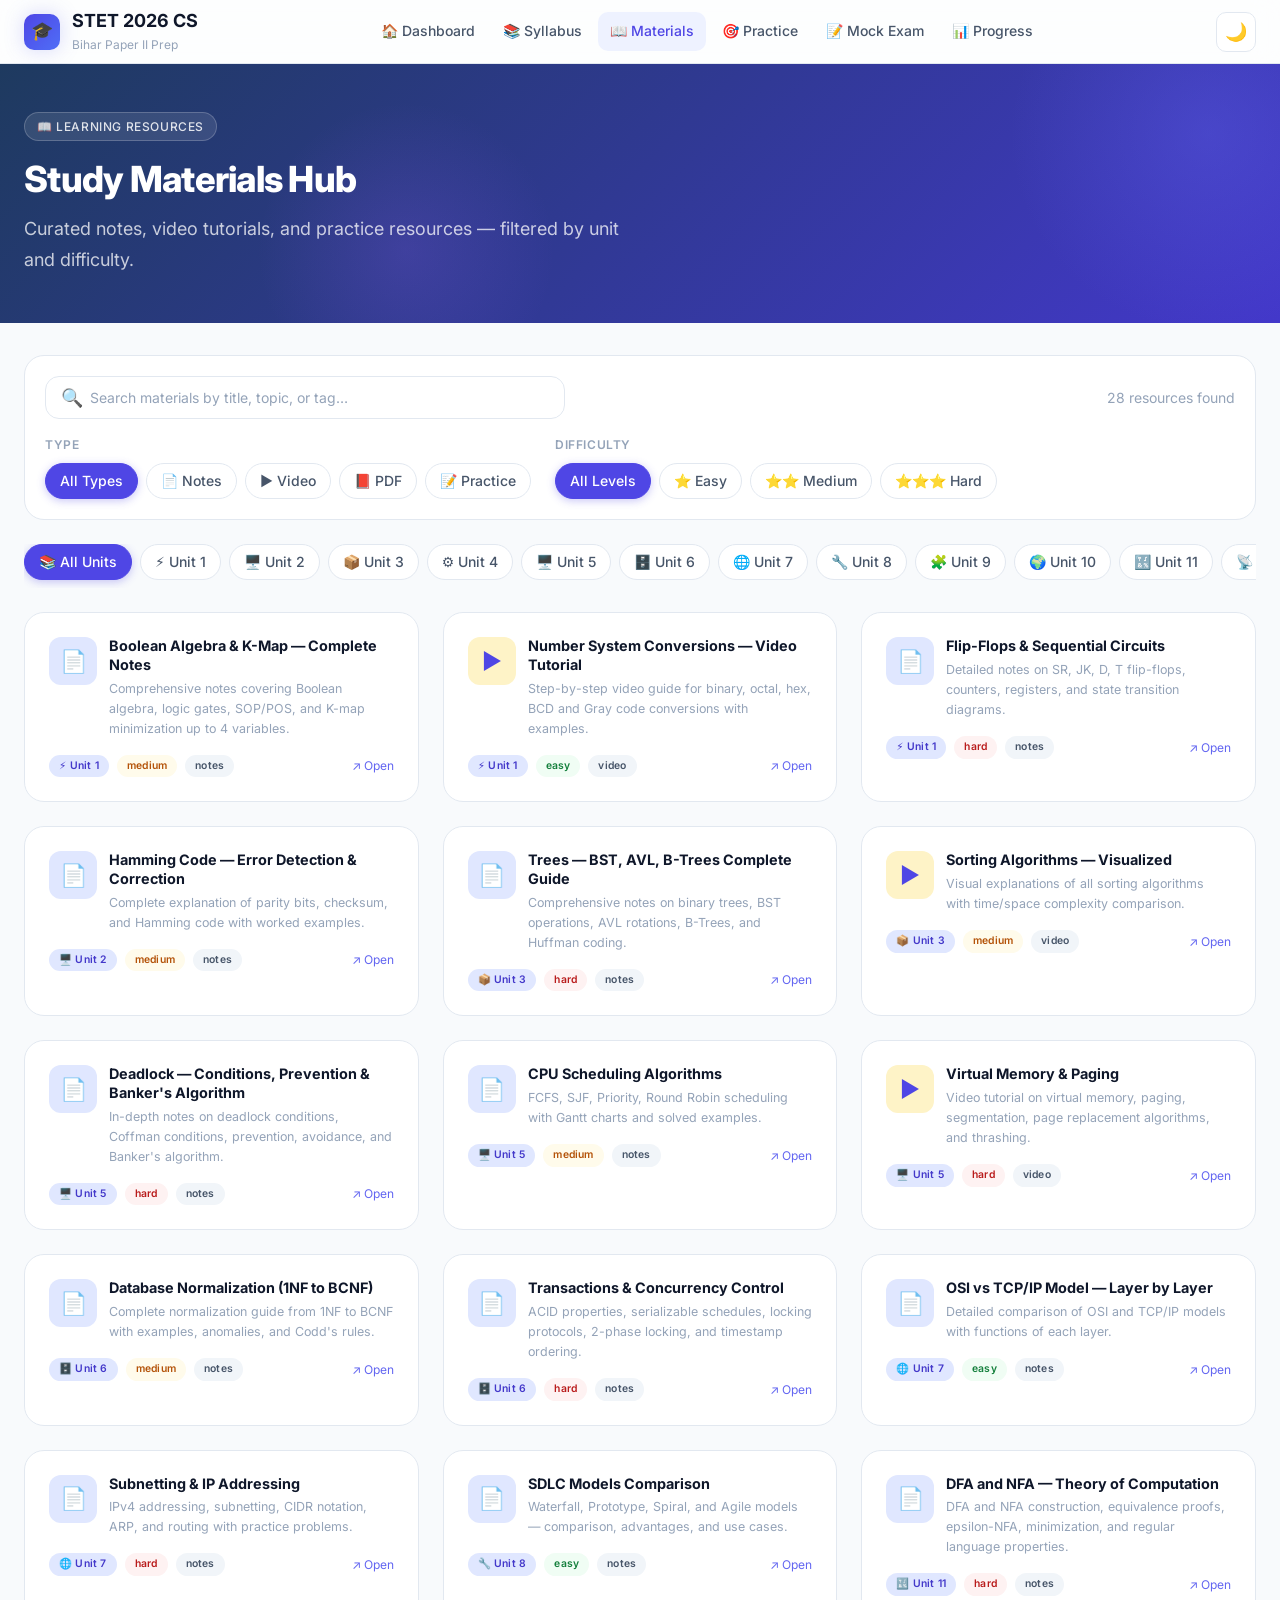
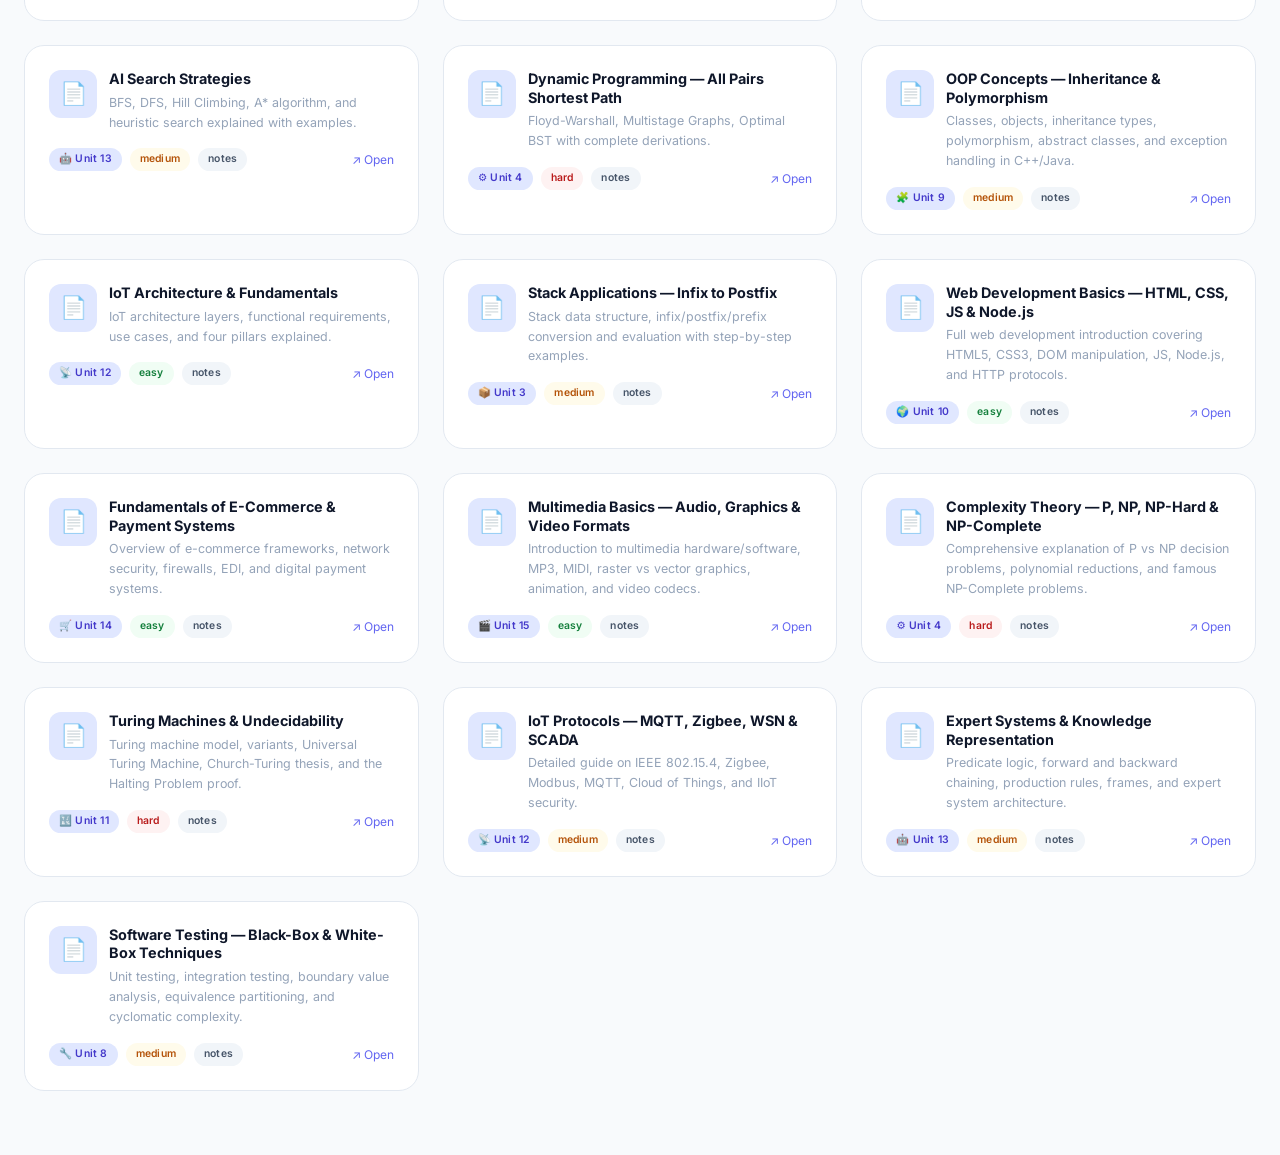
==== commit 68f28789: "fix(seo): implement full technical SEO audit recommendations - Add robots.txt and sitemap.xml for se" ====
--- a/materials.html
+++ b/materials.html
@@ -4,6 +4,20 @@
   <meta charset="UTF-8">
   <meta name="viewport" content="width=device-width, initial-scale=1.0">
   <meta name="description" content="Bihar STET 2026 CS Paper II Study Materials — Notes, Videos, PDFs organized by unit and topic.">
+  <meta name="theme-color" content="#1e3a5f">
+  <link rel="canonical" href="https://mrvijaykr56.github.io/stet-exam-prep/materials.html">
+  
+  <!-- Open Graph / Social Media -->
+  <meta property="og:type" content="website">
+  <meta property="og:url" content="https://mrvijaykr56.github.io/stet-exam-prep/materials.html">
+  <meta property="og:title" content="Study Materials — Bihar STET 2026 CS Prep">
+  <meta property="og:description" content="Bihar STET 2026 CS Paper II Study Materials — Notes, Videos, PDFs organized by unit and topic.">
+  <meta property="og:site_name" content="STET 2026 CS Prep">
+  
+  <!-- Twitter Card -->
+  <meta name="twitter:card" content="summary_large_image">
+  <meta name="twitter:title" content="Study Materials — Bihar STET 2026 CS Prep">
+  <meta name="twitter:description" content="Bihar STET 2026 CS Paper II Study Materials — Notes, Videos, PDFs organized by unit and topic.">
   <title>Study Materials — Bihar STET 2026 CS Prep</title>
   <link rel="icon" href="data:image/svg+xml,<svg xmlns='http://www.w3.org/2000/svg' viewBox='0 0 100 100'><text y='.9em' font-size='90'>📖</text></svg>">
   <!-- Google Fonts: non-blocking via preconnect + link -->
@@ -33,13 +47,13 @@
     </nav>
     <div class="navbar__actions">
       <button class="theme-toggle" id="theme-toggle"><span id="theme-icon">🌙</span></button>
-      <button class="hamburger" id="hamburger" aria-label="Open menu">
+      <button class="hamburger" id="hamburger" aria-label="Open menu" aria-expanded="false">
         <span class="hamburger__line"></span><span class="hamburger__line"></span><span class="hamburger__line"></span>
       </button>
     </div>
   </div>
 </nav>
-<div class="mobile-nav" id="mobile-nav">
+<div class="mobile-nav" id="mobile-nav" role="dialog" aria-label="Mobile navigation">
   <div class="mobile-nav__backdrop"></div>
   <div class="mobile-nav__panel">
     <a href="index.html" class="navbar__link">🏠 Dashboard</a>
